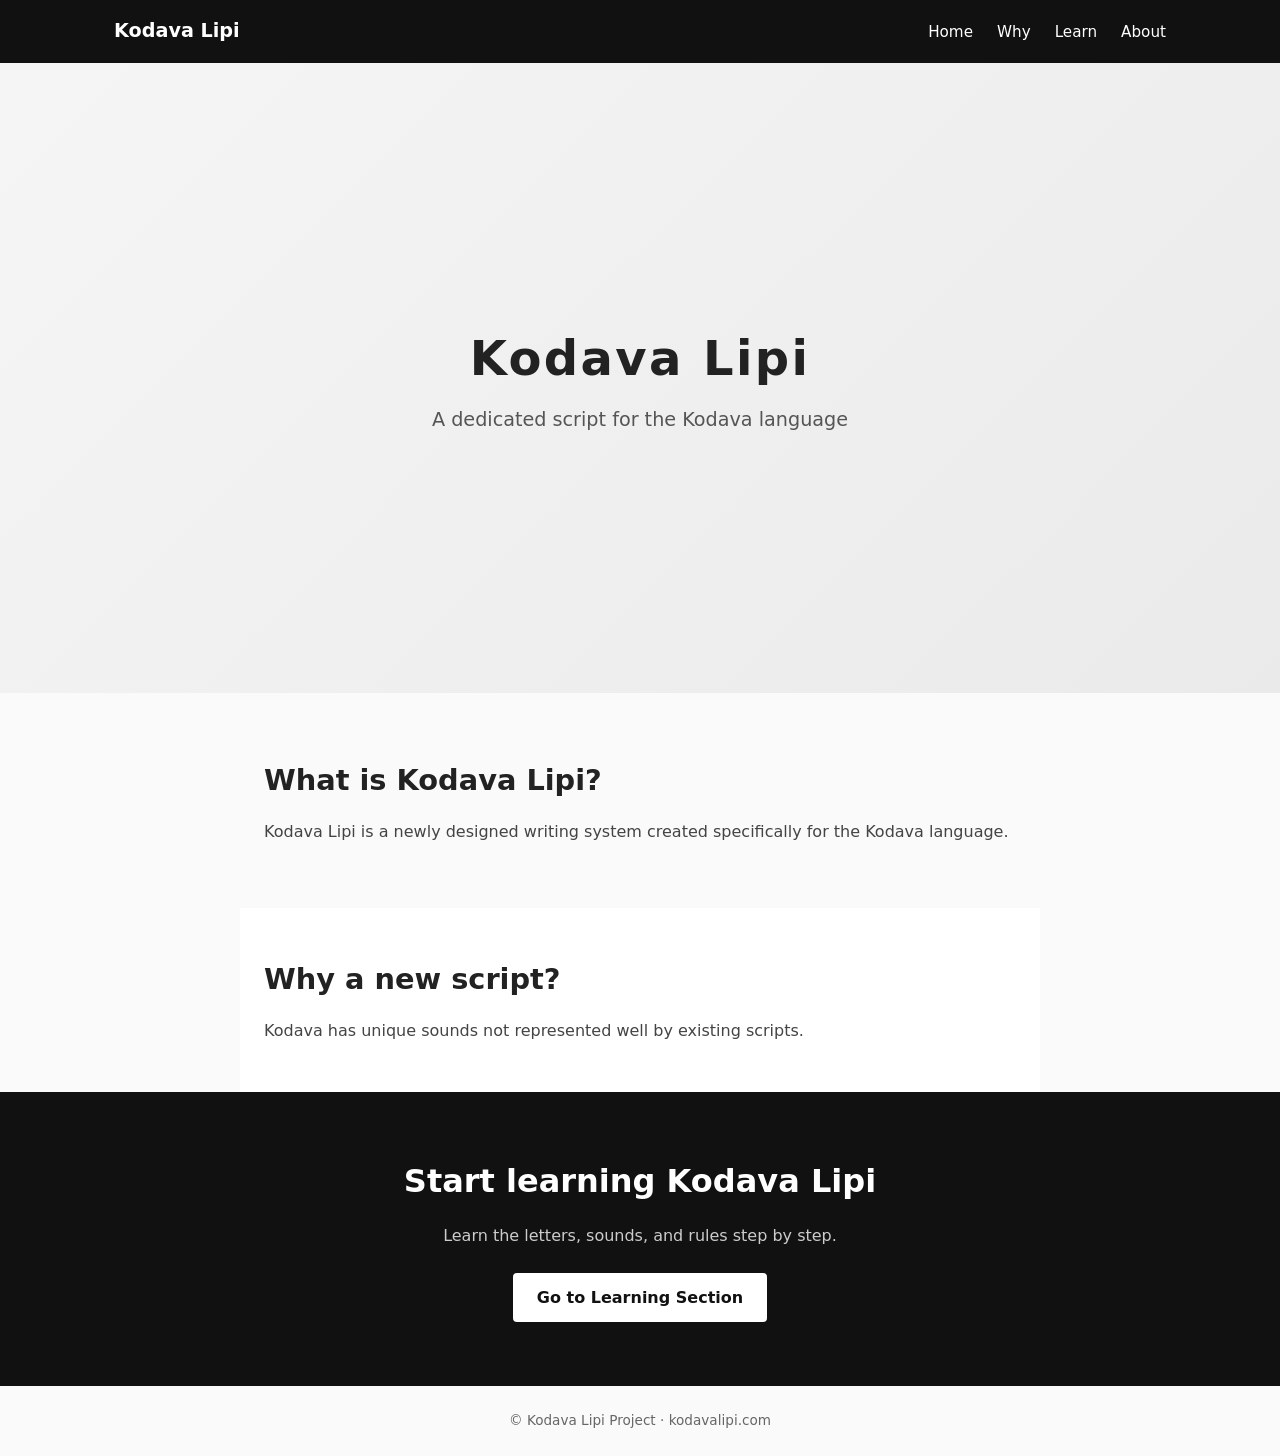
==== index.html @ 9ecdd0b6 "Initial Web page commit" ====
<!DOCTYPE html>
<html lang="en">
<head>
  <meta charset="UTF-8">
  <meta name="viewport" content="width=device-width, initial-scale=1.0">
  <title>Kodava Lipi</title>

  <!-- THIS LINE IS THE KEY -->
  <link rel="stylesheet" href="assets/css/main.css">
</head>

<body>

<header class="site-header">
  <nav class="nav">
    <div class="logo">Kodava Lipi</div>
    <ul class="nav-links">
      <li><a href="index.html">Home</a></li>
      <li><a href="why.html">Why</a></li>
      <li><a href="learn/">Learn</a></li>
      <li><a href="about.html">About</a></li>
    </ul>
  </nav>
</header>

<main>

  <section class="hero">
    <h1>Kodava Lipi</h1>
    <p class="tagline">A dedicated script for the Kodava language</p>
  </section>

  <section class="content">
    <h2>What is Kodava Lipi?</h2>
    <p>
      Kodava Lipi is a newly designed writing system created specifically
      for the Kodava language.
    </p>
  </section>

  <section class="content alt">
    <h2>Why a new script?</h2>
    <p>
      Kodava has unique sounds not represented well by existing scripts.
    </p>
  </section>

  <section class="cta">
    <h2>Start learning Kodava Lipi</h2>
    <p>Learn the letters, sounds, and rules step by step.</p>
    <a class="button" href="learn/">Go to Learning Section</a>
  </section>

</main>

<footer class="site-footer">
  <p>© Kodava Lipi Project · kodavalipi.com</p>
</footer>

</body>
</html>
---- assets/css/main.css ----
/* ---------- Reset ---------- */
* {
  margin: 0;
  padding: 0;
  box-sizing: border-box;
}

/* ---------- Base ---------- */
body {
  font-family: system-ui, -apple-system, BlinkMacSystemFont, "Segoe UI",
               Roboto, Oxygen, Ubuntu, Cantarell, sans-serif;
  line-height: 1.6;
  color: #222;
  background: #fafafa;
}

/* ---------- Header & Nav ---------- */
.site-header {
  background: #111;
  color: white;
}

.nav {
  max-width: 1100px;
  margin: 0 auto;
  padding: 1rem 1.5rem;
  display: flex;
  justify-content: space-between;
  align-items: center;
}

.logo {
  font-size: 1.2rem;
  font-weight: 600;
}

.nav-links {
  list-style: none;
  display: flex;
  gap: 1.5rem;
}

.nav-links a {
  color: white;
  text-decoration: none;
  font-size: 0.95rem;
}

.nav-links a:hover {
  text-decoration: underline;
}

/* ---------- Hero ---------- */
.hero {
  min-height: 70vh;
  display: flex;
  flex-direction: column;
  justify-content: center;
  align-items: center;
  text-align: center;
  padding: 2rem;
  background: linear-gradient(135deg, #f5f5f5, #eaeaea);
}

.hero h1 {
  font-size: 3rem;
  letter-spacing: 0.05em;
  margin-bottom: 0.5rem;
}

.tagline {
  font-size: 1.2rem;
  color: #555;
}

/* ---------- Content Sections ---------- */
.content {
  max-width: 800px;
  margin: 4rem auto;
  padding: 0 1.5rem;
}

.content h2 {
  font-size: 1.8rem;
  margin-bottom: 1rem;
}

.content p {
  font-size: 1rem;
  color: #444;
}

.content.alt {
  background: #fff;
  padding: 3rem 1.5rem;
  margin: 0 auto;
}

/* ---------- Call to Action ---------- */
.cta {
  background: #111;
  color: white;
  text-align: center;
  padding: 4rem 1.5rem;
}

.cta h2 {
  font-size: 2rem;
  margin-bottom: 1rem;
}

.cta p {
  margin-bottom: 1.5rem;
  color: #ccc;
}

.button {
  display: inline-block;
  background: white;
  color: #111;
  padding: 0.75rem 1.5rem;
  text-decoration: none;
  font-weight: 600;
  border-radius: 4px;
}

.button:hover {
  background: #ddd;
}

/* ---------- Footer ---------- */
.site-footer {
  text-align: center;
  padding: 1.5rem;
  font-size: 0.85rem;
  color: #666;
}
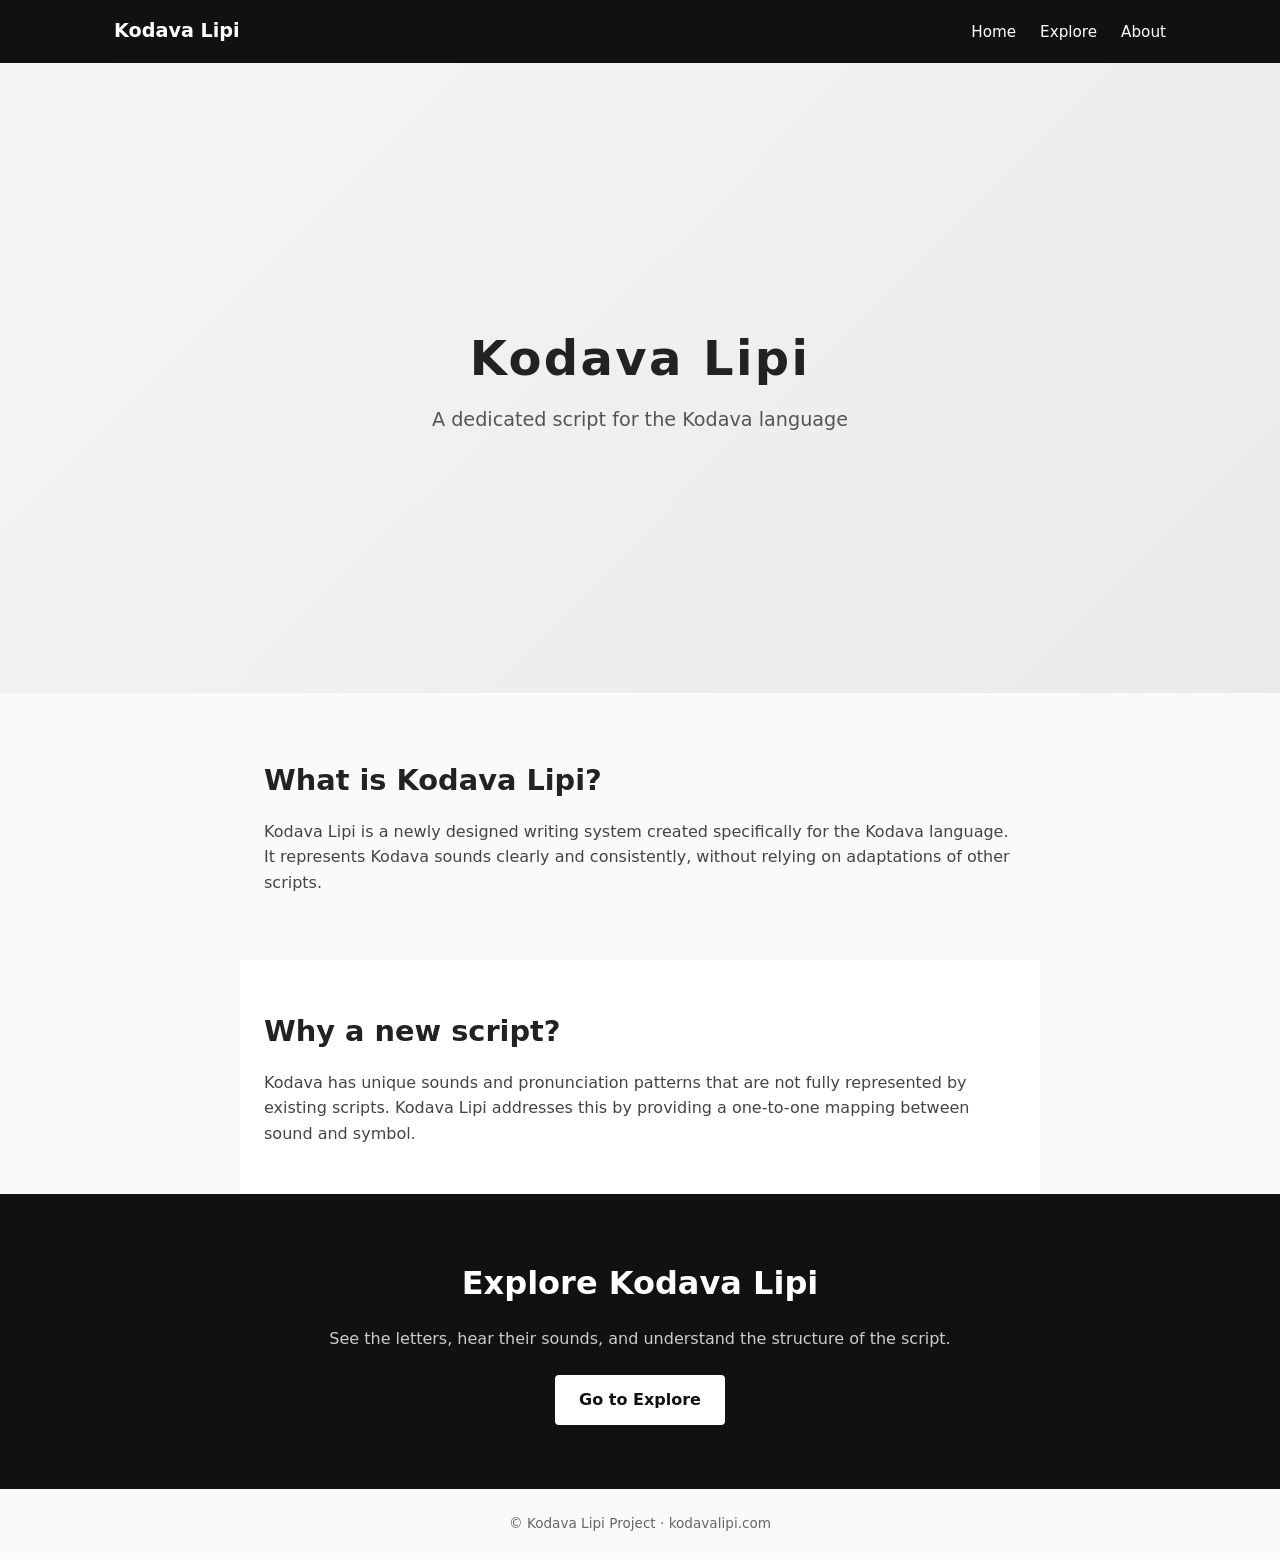
==== commit 703e342e: "update" ====
--- a/index.html
+++ b/index.html
@@ -5,7 +5,6 @@
   <meta name="viewport" content="width=device-width, initial-scale=1.0">
   <title>Kodava Lipi</title>
 
-  <!-- THIS LINE IS THE KEY -->
   <link rel="stylesheet" href="assets/css/main.css">
 </head>
 
@@ -16,8 +15,7 @@
     <div class="logo">Kodava Lipi</div>
     <ul class="nav-links">
       <li><a href="index.html">Home</a></li>
-      <li><a href="why.html">Why</a></li>
-      <li><a href="learn/">Learn</a></li>
+      <li><a href="explore.html">Explore</a></li>
       <li><a href="about.html">About</a></li>
     </ul>
   </nav>
@@ -27,28 +25,36 @@
 
   <section class="hero">
     <h1>Kodava Lipi</h1>
-    <p class="tagline">A dedicated script for the Kodava language</p>
+    <p class="tagline">
+      A dedicated script for the Kodava language
+    </p>
   </section>
 
   <section class="content">
     <h2>What is Kodava Lipi?</h2>
     <p>
       Kodava Lipi is a newly designed writing system created specifically
-      for the Kodava language.
+      for the Kodava language. It represents Kodava sounds clearly and
+      consistently, without relying on adaptations of other scripts.
     </p>
   </section>
 
   <section class="content alt">
     <h2>Why a new script?</h2>
     <p>
-      Kodava has unique sounds not represented well by existing scripts.
+      Kodava has unique sounds and pronunciation patterns that are not
+      fully represented by existing scripts. Kodava Lipi addresses this
+      by providing a one-to-one mapping between sound and symbol.
     </p>
   </section>
 
   <section class="cta">
-    <h2>Start learning Kodava Lipi</h2>
-    <p>Learn the letters, sounds, and rules step by step.</p>
-    <a class="button" href="learn/">Go to Learning Section</a>
+    <h2>Explore Kodava Lipi</h2>
+    <p>
+      See the letters, hear their sounds, and understand the structure
+      of the script.
+    </p>
+    <a class="button" href="explore.html">Go to Explore</a>
   </section>
 
 </main>
--- a/assets/css/main.css
+++ b/assets/css/main.css
@@ -135,3 +135,88 @@
   font-size: 0.85rem;
   color: #666;
 }
+/* ---------- Explore Page ---------- */
+
+.nav-links a.active {
+  text-decoration: underline;
+}
+
+/* Hero */
+.explore-hero {
+  text-align: center;
+  padding: 3rem 1.5rem;
+}
+
+/* Grid */
+.glyph-grid {
+  display: grid;
+  grid-template-columns: repeat(auto-fit, minmax(90px, 1fr));
+  gap: 1rem;
+  max-width: 800px;
+  margin: 2rem auto;
+  padding: 0 1.5rem;
+}
+
+/* Button tiles */
+.glyph-tile {
+  display: flex;
+  flex-direction: column;
+  align-items: center;
+  justify-content: center;
+
+  background: white;
+  border: 1px solid #ccc;
+  border-radius: 10px;
+  padding: 1rem;
+
+  cursor: pointer;
+  font: inherit;
+
+  transition: transform 0.12s ease,
+              box-shadow 0.12s ease,
+              border-color 0.12s ease;
+}
+
+.glyph-tile img {
+  width: 100%;
+  height: 60px;
+  object-fit: contain;
+  pointer-events: none;
+}
+
+.glyph-label {
+  margin-top: 0.4rem;
+  font-size: 0.8rem;
+  color: #666;
+}
+
+/* Hover / focus / active */
+.glyph-tile:hover,
+.glyph-tile:focus-visible {
+  transform: translateY(-2px);
+  border-color: #111;
+  box-shadow: 0 6px 14px rgba(0,0,0,0.15);
+  outline: none;
+}
+
+.glyph-tile:active {
+  transform: translateY(0);
+  box-shadow: 0 3px 8px rgba(0,0,0,0.2);
+}
+
+/* Selected state */
+.glyph-tile.selected {
+  border-color: #111;
+  box-shadow: 0 0 0 2px #111 inset;
+}
+
+/* Viewer */
+.glyph-viewer {
+  margin: 4rem auto;
+  text-align: center;
+}
+
+#glyph-display img {
+  width: 220px;
+  margin-bottom: 1rem;
+}
